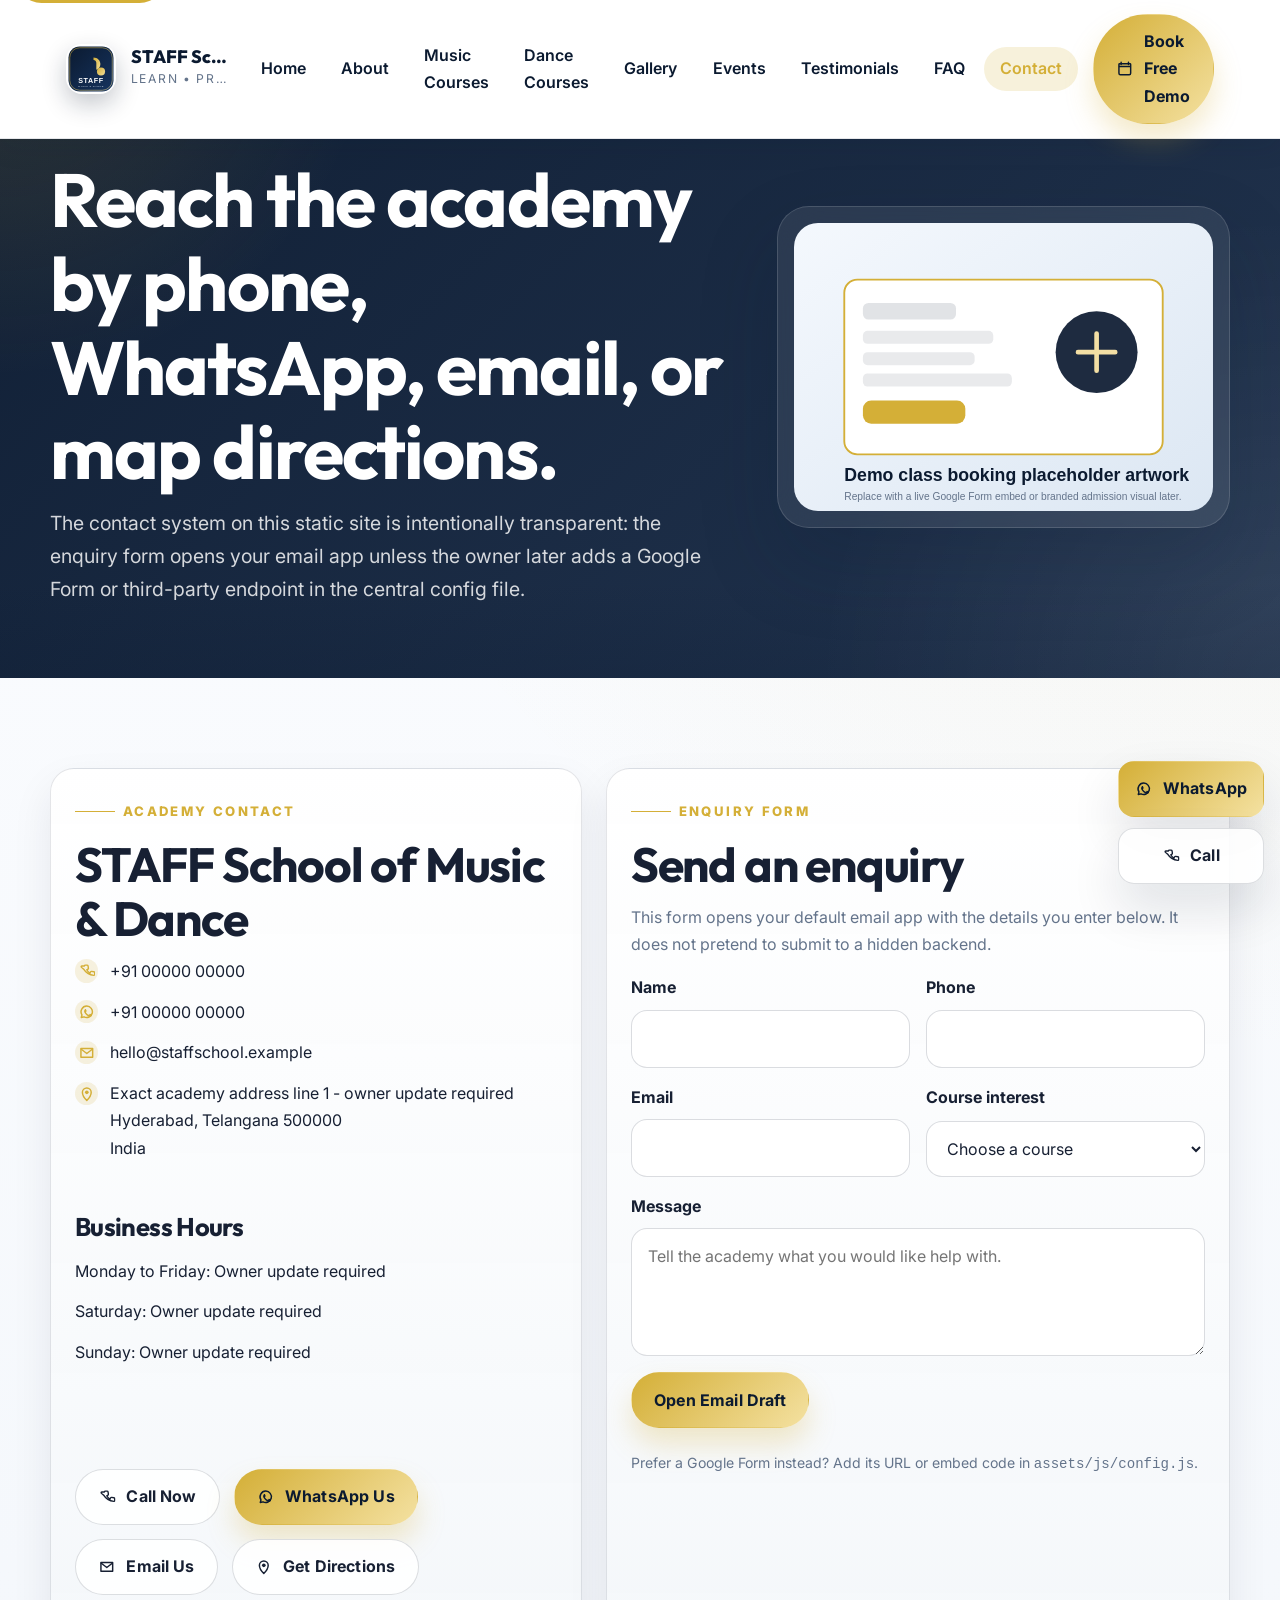
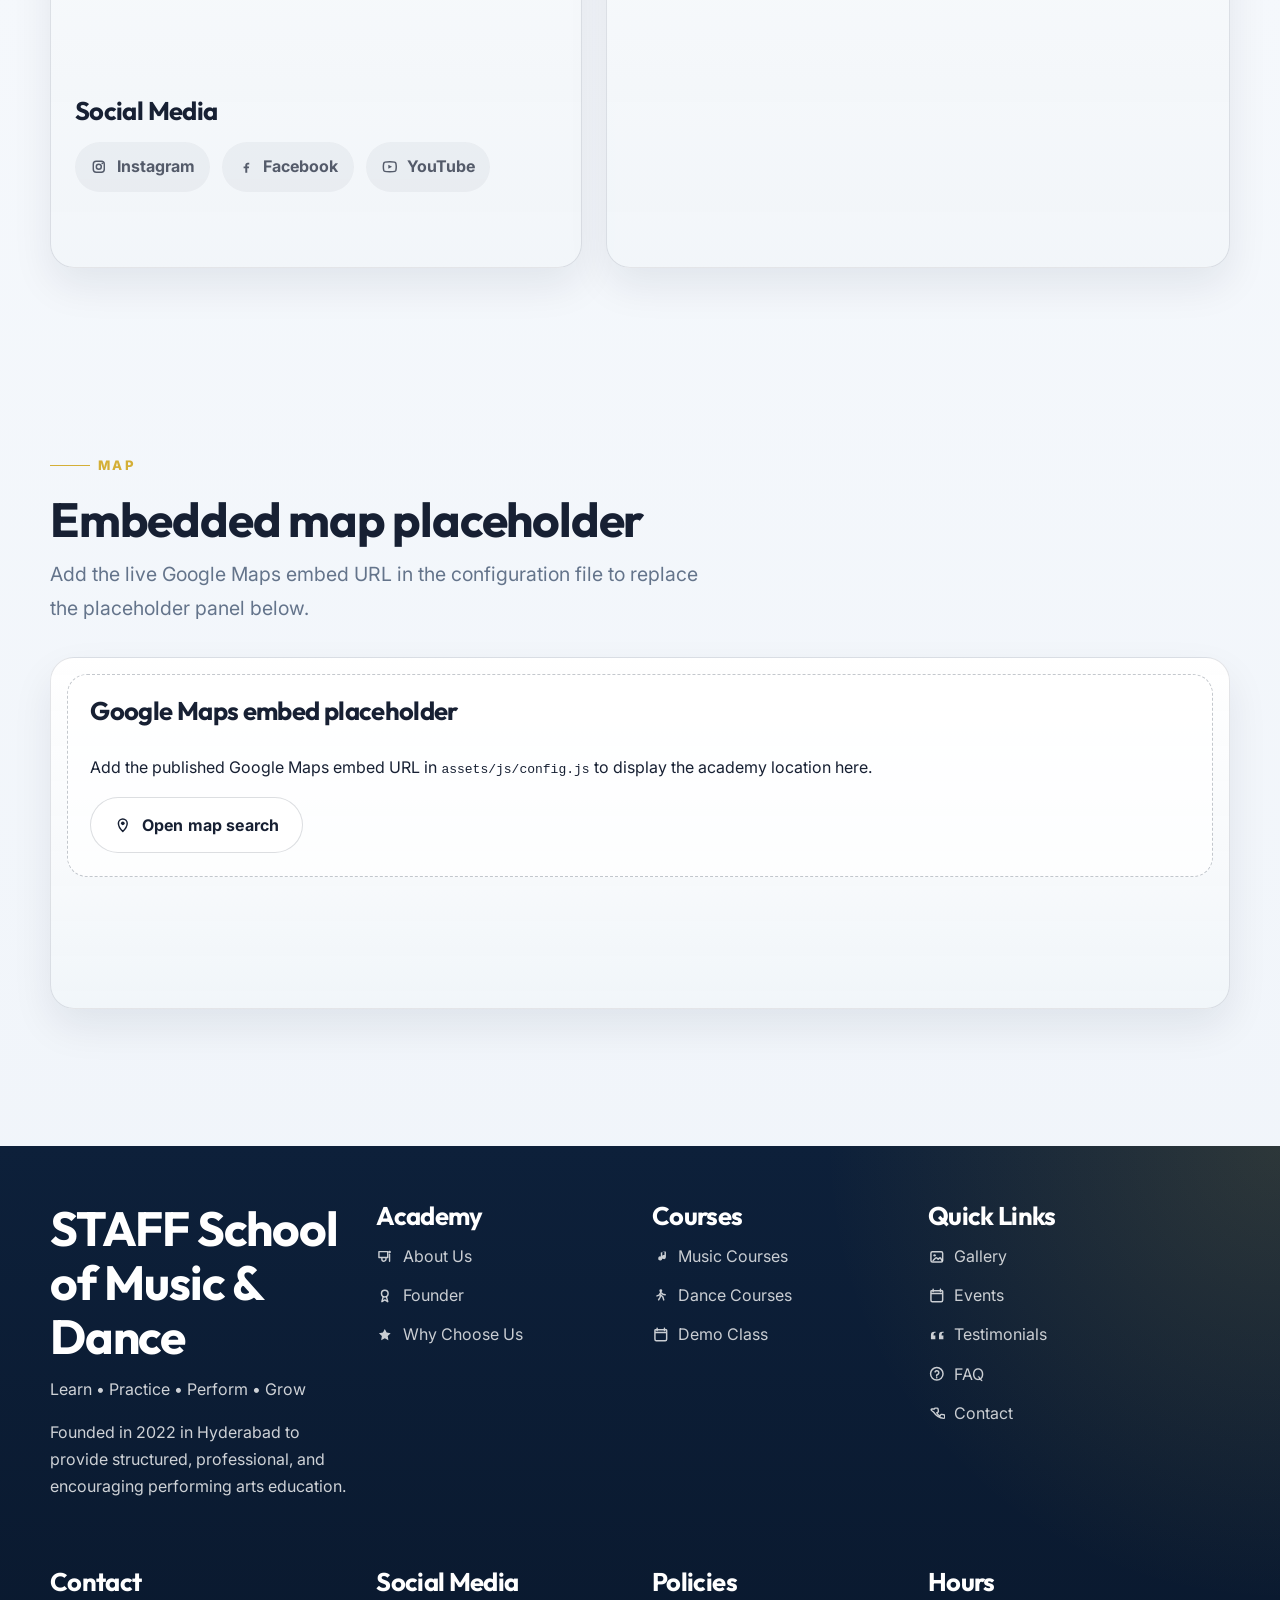
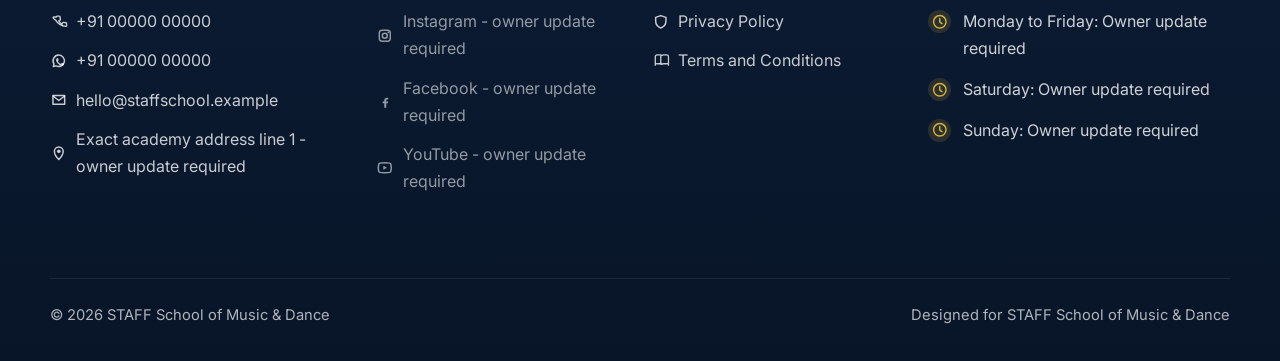
==== contact.html @ 7f3d0a4c "Initial website rebuild" ====
<!DOCTYPE html>
<html lang="en">
  <head>
    <meta charset="UTF-8" />
    <meta name="viewport" content="width=device-width, initial-scale=1.0" />
    <title>Contact STAFF School of Music &amp; Dance | Phone, WhatsApp, Email &amp; Map</title>
    <meta
      name="description"
      content="Contact STAFF School of Music & Dance by phone, WhatsApp, email, or map directions, and send an enquiry using the transparent mailto form."
    />
    <!-- Replace YOUR-GITHUB-USERNAME in canonical and OG URLs before publishing. -->
    <link rel="canonical" href="https://YOUR-GITHUB-USERNAME.github.io/staff-school-website/contact.html" />
    <meta property="og:title" content="Contact STAFF School of Music &amp; Dance" />
    <meta
      property="og:description"
      content="Reach the academy for admissions, course guidance, maps, and free demo class enquiries."
    />
    <meta property="og:type" content="website" />
    <meta property="og:url" content="https://YOUR-GITHUB-USERNAME.github.io/staff-school-website/contact.html" />
    <meta
      property="og:image"
      content="https://YOUR-GITHUB-USERNAME.github.io/staff-school-website/assets/images/og-cover.svg"
    />
    <meta name="twitter:card" content="summary_large_image" />
    <meta name="twitter:title" content="Contact STAFF School of Music &amp; Dance" />
    <meta
      name="twitter:description"
      content="Call, WhatsApp, email, or open map directions for the academy, and use the enquiry form to draft an email."
    />
    <meta
      name="twitter:image"
      content="https://YOUR-GITHUB-USERNAME.github.io/staff-school-website/assets/images/og-cover.svg"
    />
    <link rel="preconnect" href="https://fonts.googleapis.com" />
    <link rel="preconnect" href="https://fonts.gstatic.com" crossorigin />
    <link
      href="https://fonts.googleapis.com/css2?family=Inter:wght@400;500;600;700;800&family=Outfit:wght@500;600;700;800&display=swap"
      rel="stylesheet"
    />
    <link rel="stylesheet" href="assets/css/styles.css" />
    <script src="assets/js/config.js" defer></script>
    <script src="assets/js/main.js" defer></script>
  </head>
  <body class="page-inner" data-page="contact">
    <a class="skip-link" href="#main-content">Skip to content</a>
    <div data-site-header></div>

    <main id="main-content">
      <section class="page-hero">
        <div class="container hero-grid hero-grid--compact">
          <div data-reveal>
            <span class="eyebrow">Contact</span>
            <h1>Reach the academy by phone, WhatsApp, email, or map directions.</h1>
            <p class="lead">
              The contact system on this static site is intentionally transparent: the enquiry form opens your email
              app unless the owner later adds a Google Form or third-party endpoint in the central config file.
            </p>
          </div>
          <div class="image-card" data-reveal>
            <img
              src="assets/images/demo-class.svg"
              alt="Illustrated placeholder representing enquiry and admissions support"
              width="900"
              height="620"
            />
          </div>
        </div>
      </section>

      <section class="section">
        <div class="container contact-layout">
          <article class="panel contact-card" data-reveal>
            <span class="eyebrow">Academy Contact</span>
            <h2>STAFF School of Music &amp; Dance</h2>
            <ul class="contact-list">
              <li>
                <span class="list-bullet">
                  <svg class="icon" aria-hidden="true" focusable="false"><use href="assets/images/icons.svg#phone"></use></svg>
                </span>
                <a data-bind-href="contact.phoneHref" href="#" data-bind-text="contact.phoneDisplay">+91 00000 00000</a>
              </li>
              <li>
                <span class="list-bullet">
                  <svg class="icon" aria-hidden="true" focusable="false"><use href="assets/images/icons.svg#whatsapp"></use></svg>
                </span>
                <a data-bind-href="contact.whatsappHref" href="#" data-bind-text="contact.whatsappDisplay">+91 00000 00000</a>
              </li>
              <li>
                <span class="list-bullet">
                  <svg class="icon" aria-hidden="true" focusable="false"><use href="assets/images/icons.svg#email"></use></svg>
                </span>
                <a data-bind-href="contact.emailHref" href="#" data-bind-text="contact.email">hello@staffschool.example</a>
              </li>
              <li>
                <span class="list-bullet">
                  <svg class="icon" aria-hidden="true" focusable="false"><use href="assets/images/icons.svg#map-pin"></use></svg>
                </span>
                <span data-bind-html="contact.addressHtml">Exact academy address line 1</span>
              </li>
            </ul>

            <div class="section-sm">
              <h3>Business Hours</h3>
              <ul class="details-list" data-bind-html="contact.hoursHtml"></ul>
            </div>

            <div class="section-sm">
              <div data-render="contact-actions"></div>
            </div>

            <div class="section-sm">
              <h3>Social Media</h3>
              <div data-render="social-chips"></div>
            </div>
          </article>

          <article class="panel contact-card" data-reveal>
            <span class="eyebrow">Enquiry Form</span>
            <h2>Send an enquiry</h2>
            <p>
              This form opens your default email app with the details you enter below. It does not pretend to submit to
              a hidden backend.
            </p>
            <form id="contact-form" class="contact-form">
              <div class="form-grid">
                <div class="field">
                  <label for="contact-name">Name</label>
                  <input id="contact-name" name="name" type="text" required />
                </div>
                <div class="field">
                  <label for="contact-phone">Phone</label>
                  <input id="contact-phone" name="phone" type="tel" required />
                </div>
                <div class="field">
                  <label for="contact-email">Email</label>
                  <input id="contact-email" name="email" type="email" required />
                </div>
                <div class="field">
                  <label for="contact-course">Course interest</label>
                  <select id="contact-course" name="course" data-course-select></select>
                </div>
              </div>
              <div class="field">
                <label for="contact-message">Message</label>
                <textarea id="contact-message" name="message" placeholder="Tell the academy what you would like help with."></textarea>
              </div>
              <div class="button-row">
                <button class="button button-primary" type="submit">Open Email Draft</button>
              </div>
              <p class="micro-note" data-form-note>
                Prefer a Google Form instead? Add its URL or embed code in <code>assets/js/config.js</code>.
              </p>
            </form>
          </article>
        </div>
      </section>

      <section class="section">
        <div class="container">
          <div class="section-head" data-reveal>
            <span class="eyebrow">Map</span>
            <h2>Embedded map placeholder</h2>
            <p class="lead">
              Add the live Google Maps embed URL in the configuration file to replace the placeholder panel below.
            </p>
          </div>
          <div data-map-embed></div>
        </div>
      </section>
    </main>

    <div data-site-footer></div>
    <div data-floating-actions></div>
  </body>
</html>
---- assets/css/styles.css ----
:root {
  --color-navy: #0b1a30;
  --color-navy-soft: #102442;
  --color-gold: #d4af37;
  --color-gold-soft: #f4e1a1;
  --color-white: #ffffff;
  --color-soft: #f1f5f9;
  --color-soft-alt: #e7edf5;
  --color-text: #172033;
  --color-muted: #64748b;
  --color-border: rgba(11, 26, 48, 0.11);
  --color-shadow: rgba(11, 26, 48, 0.14);
  --gradient-hero: linear-gradient(135deg, rgba(11, 26, 48, 0.98), rgba(16, 36, 66, 0.92));
  --gradient-surface: linear-gradient(180deg, rgba(255, 255, 255, 0.96), rgba(241, 245, 249, 0.92));
  --gradient-accent: linear-gradient(135deg, #d4af37, #f4e1a1);
  --radius-xs: 0.75rem;
  --radius-sm: 1rem;
  --radius-md: 1.5rem;
  --radius-lg: 2rem;
  --shadow-sm: 0 18px 40px rgba(11, 26, 48, 0.08);
  --shadow-md: 0 24px 50px rgba(11, 26, 48, 0.12);
  --shadow-lg: 0 36px 80px rgba(11, 26, 48, 0.18);
  --max-width: 1180px;
  --header-offset: 5rem;
  --transition: 220ms ease;
}

*,
*::before,
*::after {
  box-sizing: border-box;
}

html {
  scroll-behavior: smooth;
}

body {
  margin: 0;
  font-family: "Inter", "Segoe UI", Roboto, Helvetica, Arial, sans-serif;
  color: var(--color-text);
  background:
    radial-gradient(circle at top right, rgba(212, 175, 55, 0.1), transparent 28%),
    linear-gradient(180deg, #fcfdff 0%, #f5f8fc 44%, #eef3f9 100%);
  line-height: 1.7;
}

body.nav-open,
body.lightbox-open {
  overflow: hidden;
}

img {
  display: block;
  max-width: 100%;
}

a {
  color: inherit;
  text-decoration: none;
}

button,
input,
select,
textarea {
  font: inherit;
}

button {
  cursor: pointer;
}

iframe {
  width: 100%;
  border: 0;
}

h1,
h2,
h3,
h4,
h5,
h6 {
  margin: 0 0 0.75rem;
  font-family: "Outfit", "Avenir Next", "Segoe UI", sans-serif;
  line-height: 1.12;
  letter-spacing: -0.025em;
}

h1 {
  font-size: clamp(2.5rem, 6vw, 4.7rem);
}

h2 {
  font-size: clamp(2rem, 4vw, 3rem);
}

h3 {
  font-size: clamp(1.25rem, 2vw, 1.6rem);
}

p {
  margin: 0 0 1rem;
}

ul,
ol {
  margin: 0;
  padding-left: 1.2rem;
}

::selection {
  background: rgba(212, 175, 55, 0.28);
}

:focus-visible {
  outline: 3px solid rgba(212, 175, 55, 0.72);
  outline-offset: 3px;
}

.skip-link {
  position: absolute;
  left: 1rem;
  top: -3rem;
  z-index: 999;
  padding: 0.75rem 1rem;
  border-radius: 999px;
  background: var(--color-gold);
  color: var(--color-navy);
  font-weight: 700;
  transition: top var(--transition);
}

.skip-link:focus {
  top: 1rem;
}

.container {
  width: min(var(--max-width), calc(100% - 2rem));
  margin: 0 auto;
}

.section {
  padding: clamp(4rem, 7vw, 6.5rem) 0;
}

.section-sm {
  padding: clamp(2.5rem, 4vw, 3.5rem) 0;
}

.section-head {
  max-width: 48rem;
  margin-bottom: 2rem;
}

.section-head.is-centered {
  margin-inline: auto;
  text-align: center;
}

.eyebrow {
  display: inline-flex;
  align-items: center;
  gap: 0.5rem;
  margin-bottom: 1rem;
  color: var(--color-gold);
  font-size: 0.82rem;
  font-weight: 800;
  letter-spacing: 0.18em;
  text-transform: uppercase;
}

.eyebrow::before {
  content: "";
  width: 2.5rem;
  height: 1px;
  background: currentColor;
}

.lead {
  font-size: clamp(1.05rem, 2vw, 1.22rem);
  color: var(--color-muted);
  max-width: 44rem;
}

.page-inner .lead {
  max-width: 42rem;
}

.surface {
  background: rgba(255, 255, 255, 0.82);
  border: 1px solid rgba(255, 255, 255, 0.55);
  backdrop-filter: blur(16px);
}

.panel {
  background: var(--gradient-surface);
  border: 1px solid var(--color-border);
  border-radius: var(--radius-md);
  box-shadow: var(--shadow-sm);
}

.panel-dark {
  color: var(--color-white);
  background:
    radial-gradient(circle at top right, rgba(212, 175, 55, 0.18), transparent 30%),
    linear-gradient(145deg, rgba(11, 26, 48, 0.97), rgba(16, 36, 66, 0.96));
  border: 1px solid rgba(212, 175, 55, 0.16);
  box-shadow: var(--shadow-md);
}

.panel-accent {
  background:
    radial-gradient(circle at top right, rgba(255, 255, 255, 0.14), transparent 32%),
    linear-gradient(135deg, rgba(11, 26, 48, 0.98), rgba(18, 43, 76, 0.96));
  color: var(--color-white);
  border: 1px solid rgba(212, 175, 55, 0.22);
}

.grid {
  display: grid;
  gap: 1.5rem;
}

.grid-2 {
  grid-template-columns: repeat(2, minmax(0, 1fr));
}

.grid-3 {
  grid-template-columns: repeat(3, minmax(0, 1fr));
}

.grid-4 {
  grid-template-columns: repeat(4, minmax(0, 1fr));
}

.button-row {
  display: flex;
  flex-wrap: wrap;
  gap: 0.85rem;
}

.button {
  display: inline-flex;
  align-items: center;
  justify-content: center;
  gap: 0.65rem;
  min-height: 3.2rem;
  padding: 0.85rem 1.4rem;
  border-radius: 999px;
  border: 1px solid transparent;
  font-weight: 700;
  letter-spacing: 0.01em;
  transition:
    transform var(--transition),
    box-shadow var(--transition),
    background-color var(--transition),
    border-color var(--transition),
    color var(--transition);
}

.button:hover,
.button:focus-visible {
  transform: translateY(-1px);
}

.button-primary {
  background: var(--gradient-accent);
  color: var(--color-navy);
  box-shadow: 0 16px 28px rgba(212, 175, 55, 0.26);
}

.button-primary:hover,
.button-primary:focus-visible {
  box-shadow: 0 20px 34px rgba(212, 175, 55, 0.34);
}

.button-secondary {
  border-color: rgba(11, 26, 48, 0.14);
  background: rgba(255, 255, 255, 0.88);
  color: var(--color-text);
}

.button-secondary:hover,
.button-secondary:focus-visible {
  border-color: rgba(11, 26, 48, 0.2);
  box-shadow: var(--shadow-sm);
}

.button-ghost {
  border-color: rgba(255, 255, 255, 0.28);
  background: rgba(255, 255, 255, 0.08);
  color: var(--color-white);
}

.button-ghost:hover,
.button-ghost:focus-visible {
  background: rgba(255, 255, 255, 0.16);
  box-shadow: var(--shadow-sm);
}

.button.is-disabled,
.link-chip.is-disabled,
.footer-link.is-disabled {
  cursor: default;
  opacity: 0.72;
}

.micro-note {
  display: block;
  margin-top: 0.4rem;
  color: var(--color-muted);
  font-size: 0.88rem;
}

.pill {
  display: inline-flex;
  align-items: center;
  gap: 0.45rem;
  padding: 0.35rem 0.8rem;
  border-radius: 999px;
  font-size: 0.82rem;
  font-weight: 700;
  letter-spacing: 0.02em;
}

.pill-muted {
  background: rgba(100, 116, 139, 0.12);
  color: var(--color-muted);
}

.pill-gold {
  background: rgba(212, 175, 55, 0.18);
  color: var(--color-gold);
}

.site-header {
  position: fixed;
  top: 0;
  left: 0;
  right: 0;
  z-index: 50;
  padding-top: 0;
}

.header-shell {
  background: var(--color-white);
  border-bottom: 1px solid rgba(11, 26, 48, 0.1);
  box-shadow: 0 10px 24px rgba(11, 26, 48, 0.08);
}

.navbar {
  display: flex;
  align-items: center;
  justify-content: space-between;
  gap: 1rem;
  min-height: var(--header-offset);
  padding: 0.85rem 1rem;
  background: transparent;
}

.brand {
  display: inline-flex;
  align-items: center;
  gap: 0.9rem;
  min-width: 0;
}

.brand-mark {
  width: 3.15rem;
  height: 3.15rem;
  flex: none;
  border-radius: 1rem;
  box-shadow: 0 10px 24px rgba(11, 26, 48, 0.24);
}

.brand-copy {
  min-width: 0;
  max-width: min(100%, 30rem);
  display: grid;
  gap: 0.1rem;
}

.brand-title {
  display: block;
  font-family: "Outfit", "Avenir Next", sans-serif;
  color: var(--color-navy);
  font-size: 1.12rem;
  font-weight: 800;
  line-height: 1.05;
  white-space: nowrap;
  overflow: hidden;
  text-overflow: ellipsis;
}

.brand-title-short {
  display: none;
}

.brand-subtitle {
  display: block;
  color: var(--color-muted);
  font-size: 0.76rem;
  letter-spacing: 0.14em;
  text-transform: uppercase;
  white-space: nowrap;
  overflow: hidden;
  text-overflow: ellipsis;
}

.nav-panel {
  display: flex;
  align-items: center;
  gap: 0.9rem;
}

.nav-links {
  display: flex;
  align-items: center;
  gap: 0.2rem;
  padding: 0;
  margin: 0;
  list-style: none;
}

.nav-link {
  display: inline-flex;
  align-items: center;
  min-height: 2.75rem;
  padding: 0 1rem;
  border-radius: 999px;
  color: var(--color-navy);
  font-weight: 600;
  transition: background-color var(--transition), color var(--transition);
}

.nav-link:hover,
.nav-link:focus-visible {
  background: rgba(11, 26, 48, 0.06);
  color: var(--color-navy);
}

.nav-link.is-active,
.nav-link[aria-current="page"] {
  background: rgba(212, 175, 55, 0.18);
  color: var(--color-gold);
}

.menu-toggle {
  display: none;
  align-items: center;
  justify-content: center;
  width: 3rem;
  height: 3rem;
  padding: 0;
  border: 1px solid rgba(11, 26, 48, 0.12);
  border-radius: 999px;
  background: var(--color-white);
  color: var(--color-navy);
  flex: none;
}

.menu-toggle .icon-close {
  display: none;
}

.site-header.is-menu-open .menu-toggle .icon-menu {
  display: none;
}

.site-header.is-menu-open .menu-toggle .icon-close {
  display: block;
}

.page-hero,
.hero-home {
  position: relative;
  overflow: clip;
  color: var(--color-white);
  background:
    radial-gradient(circle at top left, rgba(212, 175, 55, 0.16), transparent 26%),
    radial-gradient(circle at bottom right, rgba(255, 255, 255, 0.08), transparent 32%),
    var(--gradient-hero);
}

.hero-home {
  padding: calc(var(--header-offset) + 2.75rem) 0 4rem;
}

.page-hero {
  padding: calc(var(--header-offset) + 2rem) 0 3.5rem;
}

.hero-home::after,
.page-hero::after {
  content: "";
  position: absolute;
  inset: auto 0 0 0;
  height: 6rem;
  background: linear-gradient(180deg, transparent, rgba(11, 26, 48, 0.22));
  pointer-events: none;
}

.hero-grid {
  position: relative;
  z-index: 1;
  display: grid;
  grid-template-columns: minmax(0, 1.15fr) minmax(320px, 0.85fr);
  gap: 2rem;
  align-items: center;
}

.hero-grid--compact {
  grid-template-columns: minmax(0, 1.15fr) minmax(280px, 0.75fr);
}

.hero-copy .lead,
.page-hero .lead {
  color: rgba(255, 255, 255, 0.82);
}

.hero-kpis {
  display: grid;
  grid-template-columns: repeat(3, minmax(0, 1fr));
  gap: 0.9rem;
  margin-top: 2rem;
}

.hero-kpi {
  padding: 1rem 1.05rem;
  border-radius: var(--radius-sm);
  background: rgba(255, 255, 255, 0.08);
  border: 1px solid rgba(255, 255, 255, 0.08);
  backdrop-filter: blur(12px);
}

.hero-kpi strong {
  display: block;
  font-family: "Outfit", "Avenir Next", sans-serif;
  font-size: 1.55rem;
  color: var(--color-gold-soft);
}

.hero-kpi span {
  color: rgba(255, 255, 255, 0.72);
  font-size: 0.92rem;
}

.hero-art,
.image-card {
  position: relative;
}

.image-card {
  padding: 1rem;
  border-radius: var(--radius-lg);
  background: rgba(255, 255, 255, 0.08);
  border: 1px solid rgba(255, 255, 255, 0.14);
  backdrop-filter: blur(20px);
  box-shadow: var(--shadow-lg);
}

.image-card img {
  width: 100%;
  height: auto;
  border-radius: calc(var(--radius-lg) - 0.5rem);
}

.floating-card {
  position: absolute;
  right: -1rem;
  bottom: -1rem;
  max-width: 17rem;
  padding: 1.1rem 1.2rem;
  border-radius: var(--radius-md);
  background: rgba(255, 255, 255, 0.94);
  color: var(--color-text);
  box-shadow: var(--shadow-md);
}

.floating-card h3 {
  margin-bottom: 0.4rem;
  font-size: 1.1rem;
}

.floating-card p {
  margin-bottom: 0;
  color: var(--color-muted);
  font-size: 0.94rem;
}

.highlight-grid,
.feature-grid,
.course-grid,
.benefit-grid,
.instructor-grid,
.event-grid,
.testimonial-grid,
.legal-grid {
  display: grid;
  gap: 1.5rem;
}

.highlight-grid {
  grid-template-columns: repeat(3, minmax(0, 1fr));
}

.feature-grid {
  grid-template-columns: repeat(3, minmax(0, 1fr));
}

.benefit-grid {
  grid-template-columns: repeat(4, minmax(0, 1fr));
}

.instructor-grid,
.event-grid,
.course-grid,
.testimonial-grid {
  grid-template-columns: repeat(3, minmax(0, 1fr));
}

.legal-grid {
  grid-template-columns: repeat(3, minmax(0, 1fr));
}

.card-stack,
.highlight-card,
.feature-card,
.course-card,
.benefit-card,
.instructor-card,
.event-card,
.testimonial-card,
.value-card,
.contact-card,
.faq-item,
.info-card {
  height: 100%;
}

.highlight-card,
.benefit-card,
.value-card,
.info-card {
  padding: 1.5rem;
}

.feature-card,
.course-card,
.event-card,
.testimonial-card,
.contact-card,
.instructor-card {
  padding: 1.5rem;
}

.card-icon {
  display: inline-flex;
  align-items: center;
  justify-content: center;
  width: 3rem;
  height: 3rem;
  margin-bottom: 1rem;
  border-radius: 999px;
  color: var(--color-gold);
  background: rgba(212, 175, 55, 0.12);
}

.icon {
  width: 1.1rem;
  height: 1.1rem;
  flex: none;
  fill: currentColor;
}

.icon-lg {
  width: 1.4rem;
  height: 1.4rem;
}

.highlight-card strong,
.info-card strong,
.contact-stat strong {
  display: block;
  margin-bottom: 0.4rem;
  font-family: "Outfit", "Avenir Next", sans-serif;
  font-size: 1.18rem;
}

.highlight-card p,
.feature-card p,
.benefit-card p,
.instructor-card p,
.event-card p,
.testimonial-card p,
.value-card p,
.contact-card p,
.info-card p {
  color: var(--color-muted);
}

.split-layout {
  display: grid;
  grid-template-columns: minmax(0, 0.92fr) minmax(0, 1.08fr);
  gap: 2rem;
  align-items: center;
}

.split-layout.reverse {
  grid-template-columns: minmax(0, 1.08fr) minmax(0, 0.92fr);
}

.story-points,
.check-list,
.timeline-list,
.meta-list,
.footer-list,
.contact-list,
.details-list {
  list-style: none;
  padding-left: 0;
}

.story-points li,
.check-list li,
.timeline-list li,
.contact-list li,
.details-list li {
  display: flex;
  align-items: flex-start;
  gap: 0.75rem;
  margin-bottom: 0.85rem;
}

.check-list li:last-child,
.timeline-list li:last-child,
.contact-list li:last-child,
.details-list li:last-child {
  margin-bottom: 0;
}

.list-bullet {
  display: inline-flex;
  align-items: center;
  justify-content: center;
  width: 1.45rem;
  height: 1.45rem;
  margin-top: 0.1rem;
  border-radius: 999px;
  background: rgba(212, 175, 55, 0.16);
  color: var(--color-gold);
  flex: none;
}

.meta-grid {
  display: grid;
  grid-template-columns: repeat(4, minmax(0, 1fr));
  gap: 1rem;
}

.info-strip {
  padding: 1.1rem;
}

.info-card h3,
.course-card h3,
.event-card h3,
.instructor-card h3,
.testimonial-card h3 {
  margin-bottom: 0.6rem;
}

.course-card {
  position: relative;
  overflow: hidden;
}

.course-card::after {
  content: "";
  position: absolute;
  inset: auto -3rem -3rem auto;
  width: 8rem;
  height: 8rem;
  border-radius: 50%;
  background: radial-gradient(circle, rgba(212, 175, 55, 0.08), transparent 70%);
  pointer-events: none;
}

.course-meta {
  display: grid;
  gap: 0.65rem;
  margin: 1rem 0 1.15rem;
}

.course-meta span {
  display: grid;
  gap: 0.2rem;
}

.course-meta strong,
.event-meta strong {
  color: var(--color-text);
  font-size: 0.92rem;
}

.course-outcomes {
  display: grid;
  gap: 0.55rem;
  margin: 0 0 1.25rem;
}

.course-outcomes li {
  position: relative;
  padding-left: 1.35rem;
  color: var(--color-muted);
}

.course-outcomes li::before {
  content: "";
  position: absolute;
  left: 0;
  top: 0.7rem;
  width: 0.45rem;
  height: 0.45rem;
  border-radius: 50%;
  background: var(--color-gold);
}

.filter-bar {
  display: flex;
  flex-wrap: wrap;
  gap: 0.7rem;
  margin-bottom: 1.5rem;
}

.filter-chip {
  border: 1px solid rgba(11, 26, 48, 0.14);
  background: rgba(255, 255, 255, 0.92);
  color: var(--color-text);
}

.filter-chip.is-active {
  background: var(--color-navy);
  border-color: var(--color-navy);
  color: var(--color-white);
}

.course-card.is-hidden,
.gallery-card.is-hidden,
.event-card.is-hidden {
  display: none;
}

.tag-row {
  display: flex;
  flex-wrap: wrap;
  gap: 0.55rem;
  margin-top: 1rem;
}

.tag {
  display: inline-flex;
  align-items: center;
  gap: 0.45rem;
  padding: 0.42rem 0.7rem;
  border-radius: 999px;
  background: rgba(11, 26, 48, 0.06);
  color: var(--color-muted);
  font-size: 0.84rem;
  font-weight: 700;
}

.quote-mark {
  font-family: "Outfit", "Avenir Next", sans-serif;
  color: rgba(212, 175, 55, 0.44);
  font-size: 3rem;
  line-height: 1;
}

.testimonial-label {
  display: inline-block;
  margin-bottom: 0.8rem;
  padding: 0.35rem 0.75rem;
  border-radius: 999px;
  background: rgba(212, 175, 55, 0.15);
  color: #8b6b00;
  font-size: 0.8rem;
  font-weight: 800;
}

.event-media,
.gallery-media {
  margin-bottom: 1rem;
  overflow: hidden;
  border-radius: calc(var(--radius-md) - 0.4rem);
}

.event-media img,
.gallery-media img {
  width: 100%;
  height: auto;
}

.event-meta {
  display: flex;
  flex-wrap: wrap;
  gap: 0.55rem;
  margin-bottom: 1rem;
}

.event-actions {
  display: flex;
  flex-wrap: wrap;
  gap: 0.75rem;
  margin-top: 1.2rem;
}

.gallery-grid {
  display: grid;
  grid-template-columns: repeat(4, minmax(0, 1fr));
  gap: 1rem;
}

.gallery-card {
  padding: 0;
  overflow: hidden;
  border: 0;
  text-align: left;
  background: var(--color-white);
}

.gallery-card .gallery-copy {
  display: block;
  padding: 1rem 1rem 1.1rem;
}

.gallery-card h3 {
  margin-bottom: 0.35rem;
  font-size: 1.1rem;
}

.gallery-card p {
  margin: 0;
  color: var(--color-muted);
  font-size: 0.94rem;
}

.lightbox {
  position: fixed;
  inset: 0;
  z-index: 80;
  display: grid;
  place-items: center;
  padding: 1rem;
  background: rgba(11, 26, 48, 0.92);
}

.lightbox[hidden] {
  display: none;
}

.lightbox-dialog {
  position: relative;
  width: min(960px, 100%);
  padding: 1rem;
  border-radius: var(--radius-lg);
  background: rgba(11, 26, 48, 0.4);
  border: 1px solid rgba(255, 255, 255, 0.12);
  backdrop-filter: blur(12px);
}

.lightbox-image-wrap {
  overflow: hidden;
  border-radius: calc(var(--radius-lg) - 0.5rem);
}

.lightbox-copy {
  display: flex;
  align-items: center;
  justify-content: space-between;
  gap: 1rem;
  margin-top: 1rem;
  color: var(--color-white);
}

.lightbox-controls {
  display: flex;
  gap: 0.75rem;
}

.icon-button {
  display: inline-flex;
  align-items: center;
  justify-content: center;
  width: 3rem;
  height: 3rem;
  padding: 0;
  border: 1px solid rgba(255, 255, 255, 0.18);
  border-radius: 999px;
  background: rgba(255, 255, 255, 0.08);
  color: var(--color-white);
}

.accordion {
  display: grid;
  gap: 1rem;
}

.faq-item {
  overflow: hidden;
}

.faq-trigger {
  display: flex;
  align-items: center;
  justify-content: space-between;
  gap: 1rem;
  width: 100%;
  padding: 1.25rem 1.4rem;
  border: 0;
  background: transparent;
  color: var(--color-text);
  text-align: left;
  font-family: "Outfit", "Avenir Next", sans-serif;
  font-size: 1.08rem;
  font-weight: 700;
}

.faq-trigger .icon {
  transition: transform var(--transition);
}

.faq-trigger[aria-expanded="true"] .icon {
  transform: rotate(180deg);
}

.faq-panel {
  padding: 0 1.4rem 1.25rem;
}

.faq-panel[hidden] {
  display: none;
}

.contact-layout {
  display: grid;
  grid-template-columns: minmax(0, 0.92fr) minmax(0, 1.08fr);
  gap: 1.5rem;
}

.contact-card {
  padding: 1.5rem;
}

.contact-card h3 {
  margin-bottom: 1rem;
}

.contact-list a,
.footer-link {
  color: var(--color-text);
}

.contact-form {
  display: grid;
  gap: 1rem;
}

.form-grid {
  display: grid;
  grid-template-columns: repeat(2, minmax(0, 1fr));
  gap: 1rem;
}

.field {
  display: grid;
  gap: 0.5rem;
}

.field label {
  font-weight: 700;
}

.field input,
.field select,
.field textarea {
  width: 100%;
  padding: 0.9rem 1rem;
  border: 1px solid rgba(11, 26, 48, 0.15);
  border-radius: 1rem;
  background: rgba(255, 255, 255, 0.94);
  color: var(--color-text);
  transition: border-color var(--transition), box-shadow var(--transition);
}

.field input:focus,
.field select:focus,
.field textarea:focus {
  border-color: rgba(212, 175, 55, 0.76);
  box-shadow: 0 0 0 4px rgba(212, 175, 55, 0.14);
  outline: 0;
}

.field textarea {
  min-height: 8rem;
  resize: vertical;
}

.embed-shell {
  padding: 1rem;
  min-height: 22rem;
}

.embed-shell iframe {
  min-height: 20rem;
  border-radius: calc(var(--radius-md) - 0.4rem);
}

.placeholder-box {
  display: grid;
  gap: 1rem;
  place-items: start;
  padding: 1.4rem;
  border-radius: calc(var(--radius-md) - 0.25rem);
  border: 1px dashed rgba(11, 26, 48, 0.24);
  background: rgba(255, 255, 255, 0.68);
}

.placeholder-box p {
  margin-bottom: 0;
}

.link-chip-row {
  display: flex;
  flex-wrap: wrap;
  gap: 0.75rem;
}

.link-chip {
  display: inline-flex;
  align-items: center;
  gap: 0.55rem;
  padding: 0.7rem 0.95rem;
  border-radius: 999px;
  background: rgba(11, 26, 48, 0.06);
  color: var(--color-text);
  font-weight: 700;
}

.cta-band {
  padding: 2rem;
}

.cta-band .lead {
  color: rgba(255, 255, 255, 0.78);
}

.footer {
  margin-top: 3rem;
  padding: 3.5rem 0 2rem;
  color: rgba(255, 255, 255, 0.8);
  background:
    radial-gradient(circle at top right, rgba(212, 175, 55, 0.16), transparent 30%),
    linear-gradient(180deg, #0d203a 0%, #081528 100%);
}

.footer-grid {
  display: grid;
  grid-template-columns: 1.2fr 1fr 1fr 1.2fr;
  gap: 1.5rem;
}

.footer h2,
.footer h3 {
  color: var(--color-white);
}

.footer-links {
  display: grid;
  gap: 0.75rem;
}

.footer-link,
.footer-list a {
  display: inline-flex;
  align-items: center;
  gap: 0.55rem;
  color: rgba(255, 255, 255, 0.78);
}

.footer-link:hover,
.footer-link:focus-visible,
.footer-list a:hover,
.footer-list a:focus-visible {
  color: var(--color-gold-soft);
}

.footer-meta {
  display: flex;
  flex-wrap: wrap;
  justify-content: space-between;
  gap: 0.85rem;
  margin-top: 2rem;
  padding-top: 1.5rem;
  border-top: 1px solid rgba(255, 255, 255, 0.08);
  color: rgba(255, 255, 255, 0.68);
  font-size: 0.92rem;
}

.floating-actions {
  position: fixed;
  right: 1rem;
  bottom: 1rem;
  z-index: 45;
  display: flex;
  flex-direction: column;
  gap: 0.65rem;
}

.floating-actions .button {
  min-width: 3.35rem;
  min-height: 3.35rem;
  padding-inline: 1rem;
  border-radius: 1rem;
  box-shadow: var(--shadow-md);
}

.floating-actions .button span:last-child {
  white-space: nowrap;
}

.hero-wave {
  position: absolute;
  inset: auto 0 0 0;
  width: 100%;
  height: 90px;
  color: #f5f8fc;
}

.reveal {
  opacity: 0;
  transform: translateY(18px);
  transition: opacity 420ms ease, transform 420ms ease;
}

.reveal.is-visible {
  opacity: 1;
  transform: translateY(0);
}

.sr-only {
  position: absolute;
  width: 1px;
  height: 1px;
  padding: 0;
  margin: -1px;
  overflow: hidden;
  clip: rect(0, 0, 0, 0);
  white-space: nowrap;
  border: 0;
}

@media (max-width: 1120px) {
  .benefit-grid {
    grid-template-columns: repeat(2, minmax(0, 1fr));
  }

  .gallery-grid {
    grid-template-columns: repeat(3, minmax(0, 1fr));
  }
}

@media (max-width: 980px) {
  .hero-grid,
  .hero-grid--compact,
  .split-layout,
  .split-layout.reverse,
  .contact-layout {
    grid-template-columns: 1fr;
  }

  .highlight-grid,
  .feature-grid,
  .instructor-grid,
  .event-grid,
  .course-grid,
  .testimonial-grid,
  .footer-grid,
  .legal-grid {
    grid-template-columns: repeat(2, minmax(0, 1fr));
  }

  .meta-grid {
    grid-template-columns: repeat(2, minmax(0, 1fr));
  }

  .menu-toggle {
    display: inline-flex;
    width: 2.85rem;
    height: 2.85rem;
  }

  .nav-panel {
    position: fixed;
    inset: calc(var(--header-offset) + 0.3rem) 1rem auto 1rem;
    flex-direction: column;
    align-items: stretch;
    gap: 1rem;
    padding: 1rem;
    border-radius: 1.25rem;
    background: var(--color-white);
    border: 1px solid rgba(11, 26, 48, 0.12);
    box-shadow: 0 24px 44px rgba(11, 26, 48, 0.14);
    opacity: 0;
    pointer-events: none;
    transform: translateY(-0.75rem);
    transition: opacity var(--transition), transform var(--transition);
  }

  .nav-links {
    flex-direction: column;
    align-items: stretch;
  }

  .nav-link,
  .nav-panel .button {
    width: 100%;
    justify-content: center;
  }

  .navbar {
    min-height: auto;
    padding: 0.72rem 0.85rem;
    gap: 0.75rem;
  }

  .brand {
    flex: 1;
  }

  .brand-mark {
    width: 2.75rem;
    height: 2.75rem;
    border-radius: 0.82rem;
  }

  .brand-copy {
    max-width: calc(100vw - 9rem);
  }

  .brand-title-full {
    display: none;
  }

  .brand-title-short {
    display: block;
    font-size: 1rem;
  }

  .brand-subtitle {
    display: none;
  }

  .site-header.is-menu-open .nav-panel {
    opacity: 1;
    pointer-events: auto;
    transform: translateY(0);
  }

  .form-grid {
    grid-template-columns: 1fr;
  }
}

@media (max-width: 720px) {
  .section {
    padding: 3.75rem 0;
  }

  .hero-home {
    padding-top: calc(var(--header-offset) + 1.5rem);
  }

  .page-hero {
    padding-top: calc(var(--header-offset) + 1.25rem);
  }

  .hero-kpis,
  .highlight-grid,
  .feature-grid,
  .benefit-grid,
  .instructor-grid,
  .event-grid,
  .course-grid,
  .testimonial-grid,
  .gallery-grid,
  .footer-grid,
  .legal-grid,
  .meta-grid,
  .grid-2,
  .grid-3,
  .grid-4 {
    grid-template-columns: 1fr;
  }

  .floating-card {
    position: static;
    max-width: none;
    margin-top: 1rem;
  }

  .floating-actions {
    right: 0.75rem;
    bottom: 0.75rem;
  }

  .floating-actions .button {
    min-height: 3rem;
    padding-inline: 0.85rem;
  }

  .navbar {
    padding: 0.68rem 0.75rem;
  }

  .brand-copy {
    max-width: calc(100vw - 8.5rem);
  }

  .lightbox-dialog {
    padding: 0.85rem;
  }

  .lightbox-copy {
    flex-direction: column;
    align-items: flex-start;
  }
}

@media (max-width: 540px) {
  .brand-title-short {
    font-size: 0.94rem;
  }

  .brand-mark {
    width: 2.5rem;
    height: 2.5rem;
  }

  .brand-copy {
    max-width: calc(100vw - 8rem);
  }
}

@media (prefers-reduced-motion: reduce) {
  html {
    scroll-behavior: auto;
  }

  *,
  *::before,
  *::after {
    animation-duration: 0.01ms !important;
    animation-iteration-count: 1 !important;
    transition-duration: 0.01ms !important;
    scroll-behavior: auto !important;
  }

  .reveal {
    opacity: 1;
    transform: none;
  }
}
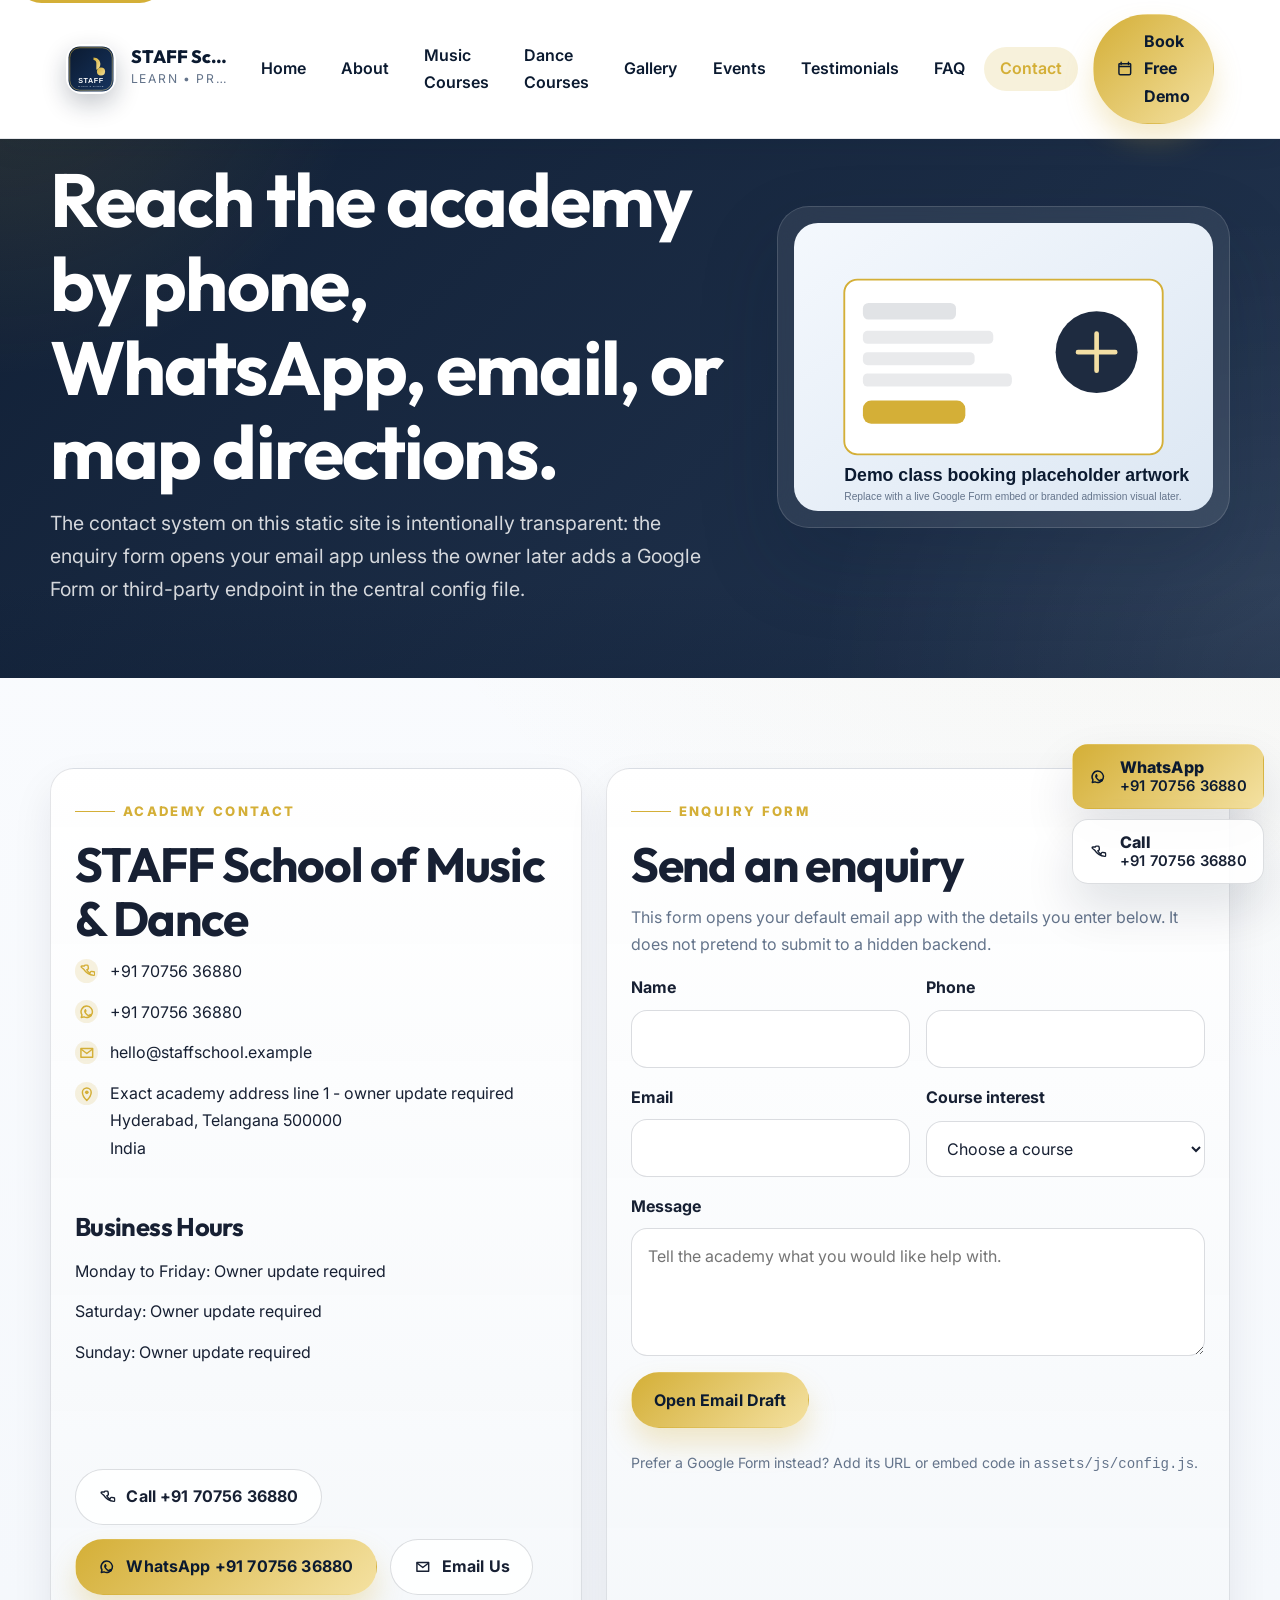
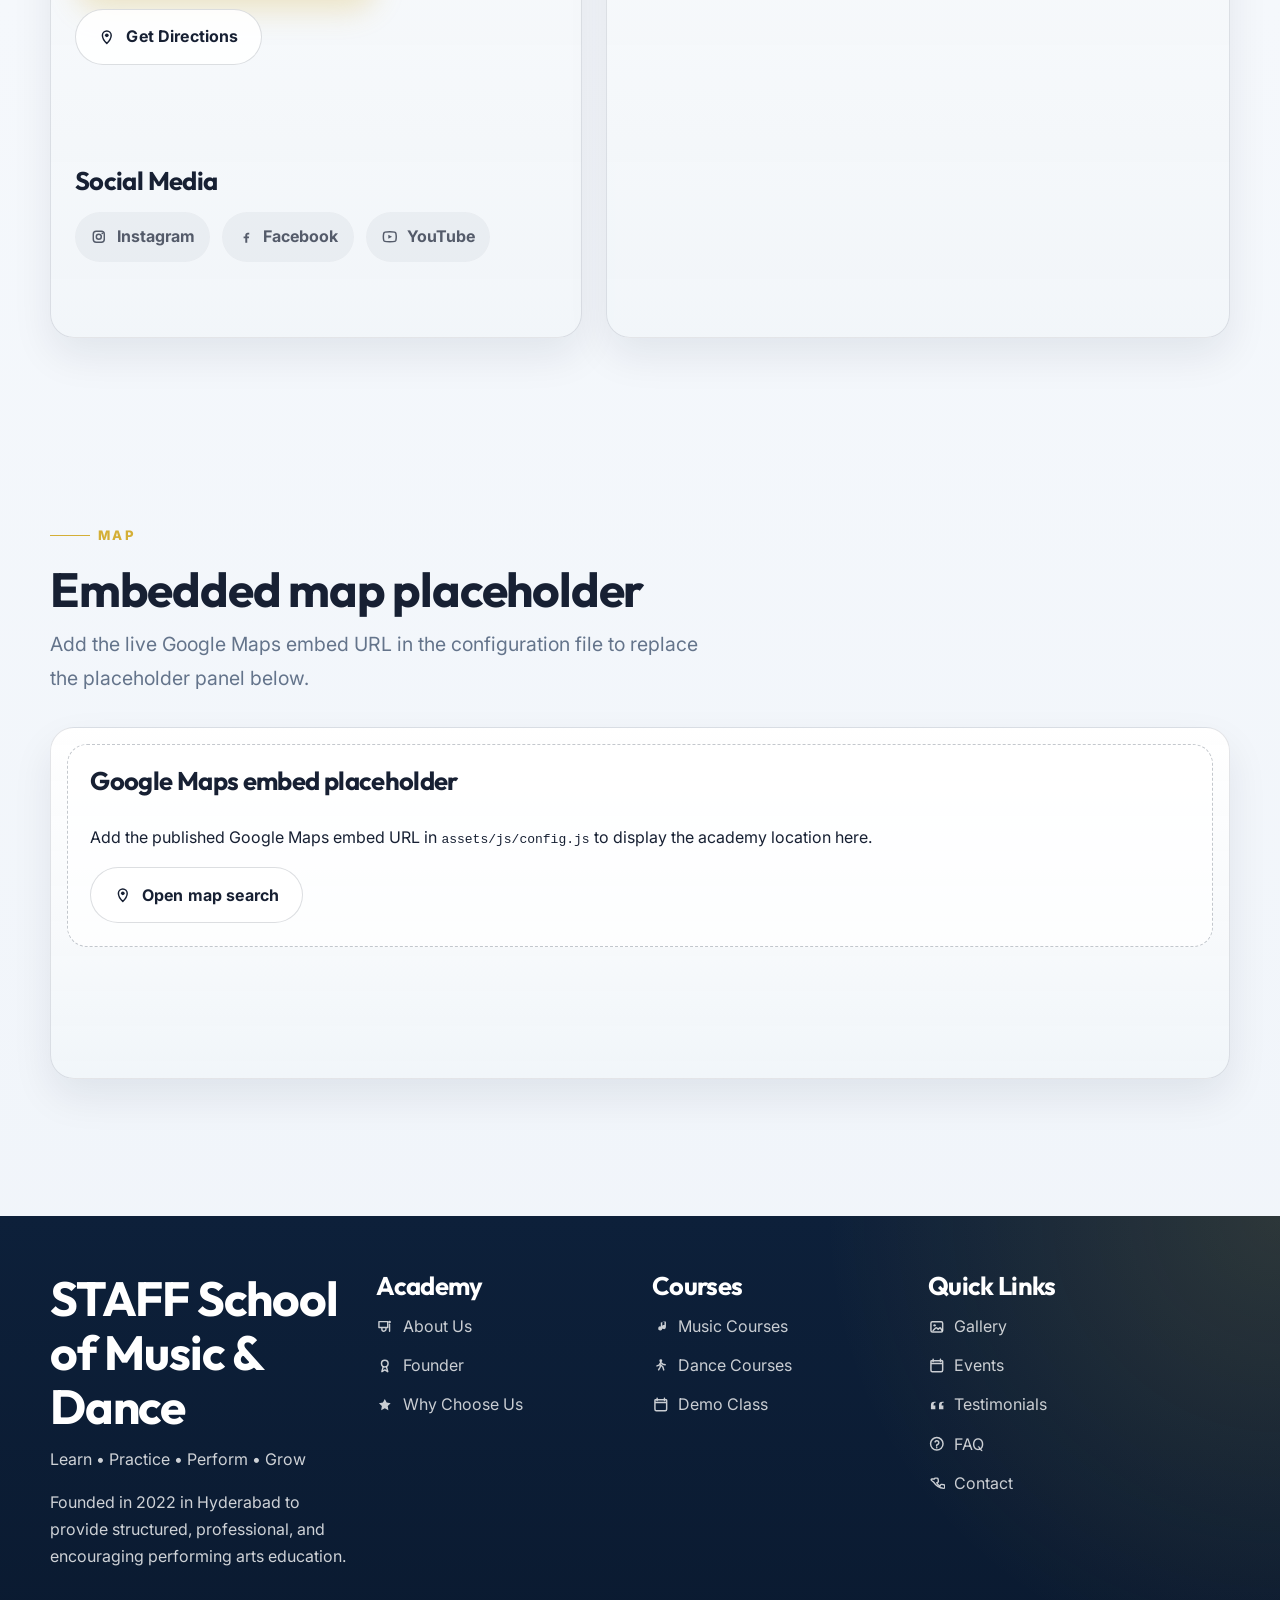
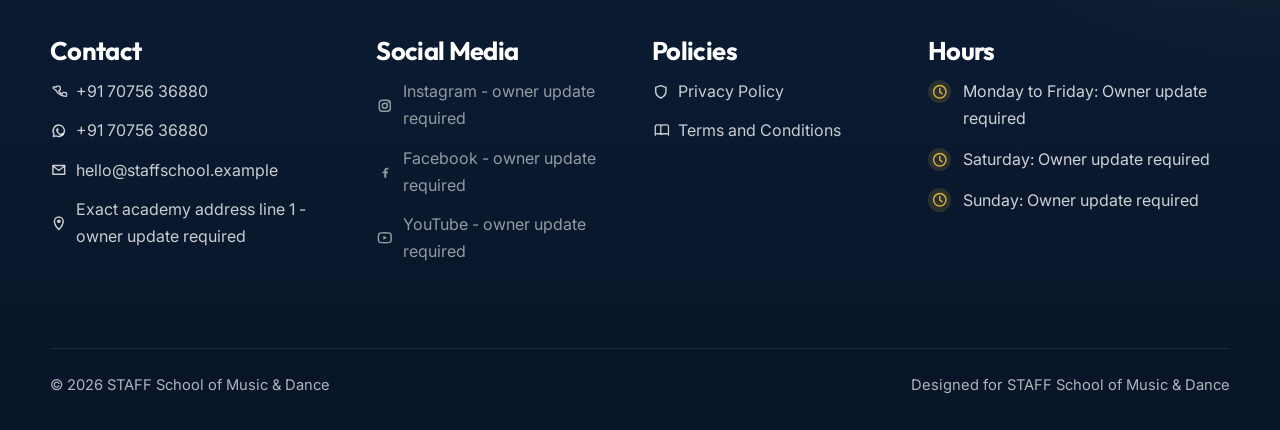
==== commit 2795a4b3: "Replace remaining contact number placeholders" ====
--- a/contact.html
+++ b/contact.html
@@ -77,13 +77,13 @@
                 <span class="list-bullet">
                   <svg class="icon" aria-hidden="true" focusable="false"><use href="assets/images/icons.svg#phone"></use></svg>
                 </span>
-                <a data-bind-href="contact.phoneHref" href="#" data-bind-text="contact.phoneDisplay">+91 00000 00000</a>
+                <a data-bind-href="contact.phoneHref" href="#" data-bind-text="contact.phoneDisplay">+91 70756 36880</a>
               </li>
               <li>
                 <span class="list-bullet">
                   <svg class="icon" aria-hidden="true" focusable="false"><use href="assets/images/icons.svg#whatsapp"></use></svg>
                 </span>
-                <a data-bind-href="contact.whatsappHref" href="#" data-bind-text="contact.whatsappDisplay">+91 00000 00000</a>
+                <a data-bind-href="contact.whatsappHref" href="#" data-bind-text="contact.whatsappDisplay">+91 70756 36880</a>
               </li>
               <li>
                 <span class="list-bullet">
--- a/assets/css/styles.css
+++ b/assets/css/styles.css
@@ -1227,7 +1227,28 @@
   box-shadow: var(--shadow-md);
 }
 
-.floating-actions .button span:last-child {
+.floating-action-button {
+  display: inline-flex;
+  align-items: center;
+  gap: 0.8rem;
+  min-width: 17.5rem;
+  justify-content: flex-start;
+}
+
+.floating-action-copy {
+  display: grid;
+  gap: 0.1rem;
+  line-height: 1.1;
+}
+
+.floating-action-label {
+  font-weight: 800;
+}
+
+.floating-action-number {
+  font-size: 0.92rem;
+  font-weight: 600;
+  letter-spacing: 0.02em;
   white-space: nowrap;
 }
 
@@ -1421,6 +1442,15 @@
     padding-inline: 0.85rem;
   }
 
+  .floating-action-button {
+    min-width: 15.5rem;
+    gap: 0.7rem;
+  }
+
+  .floating-action-number {
+    font-size: 0.82rem;
+  }
+
   .navbar {
     padding: 0.68rem 0.75rem;
   }
